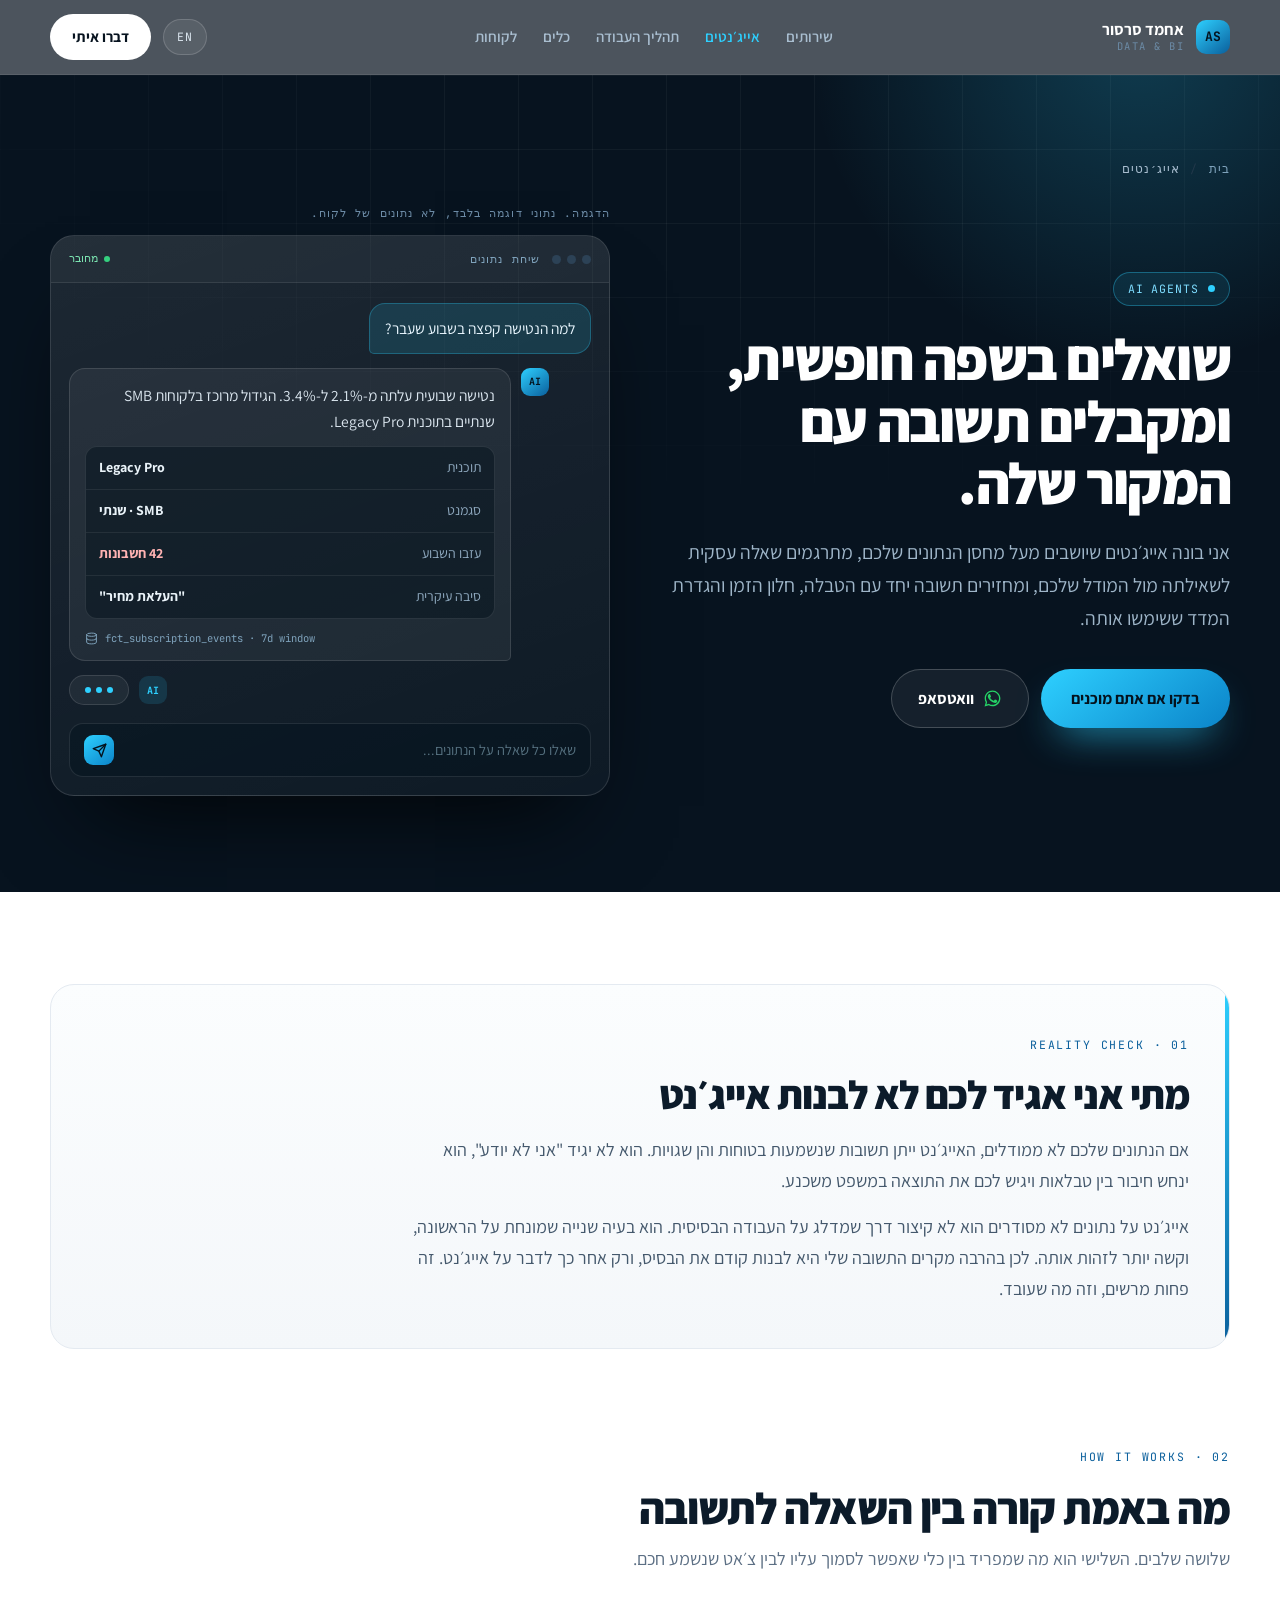
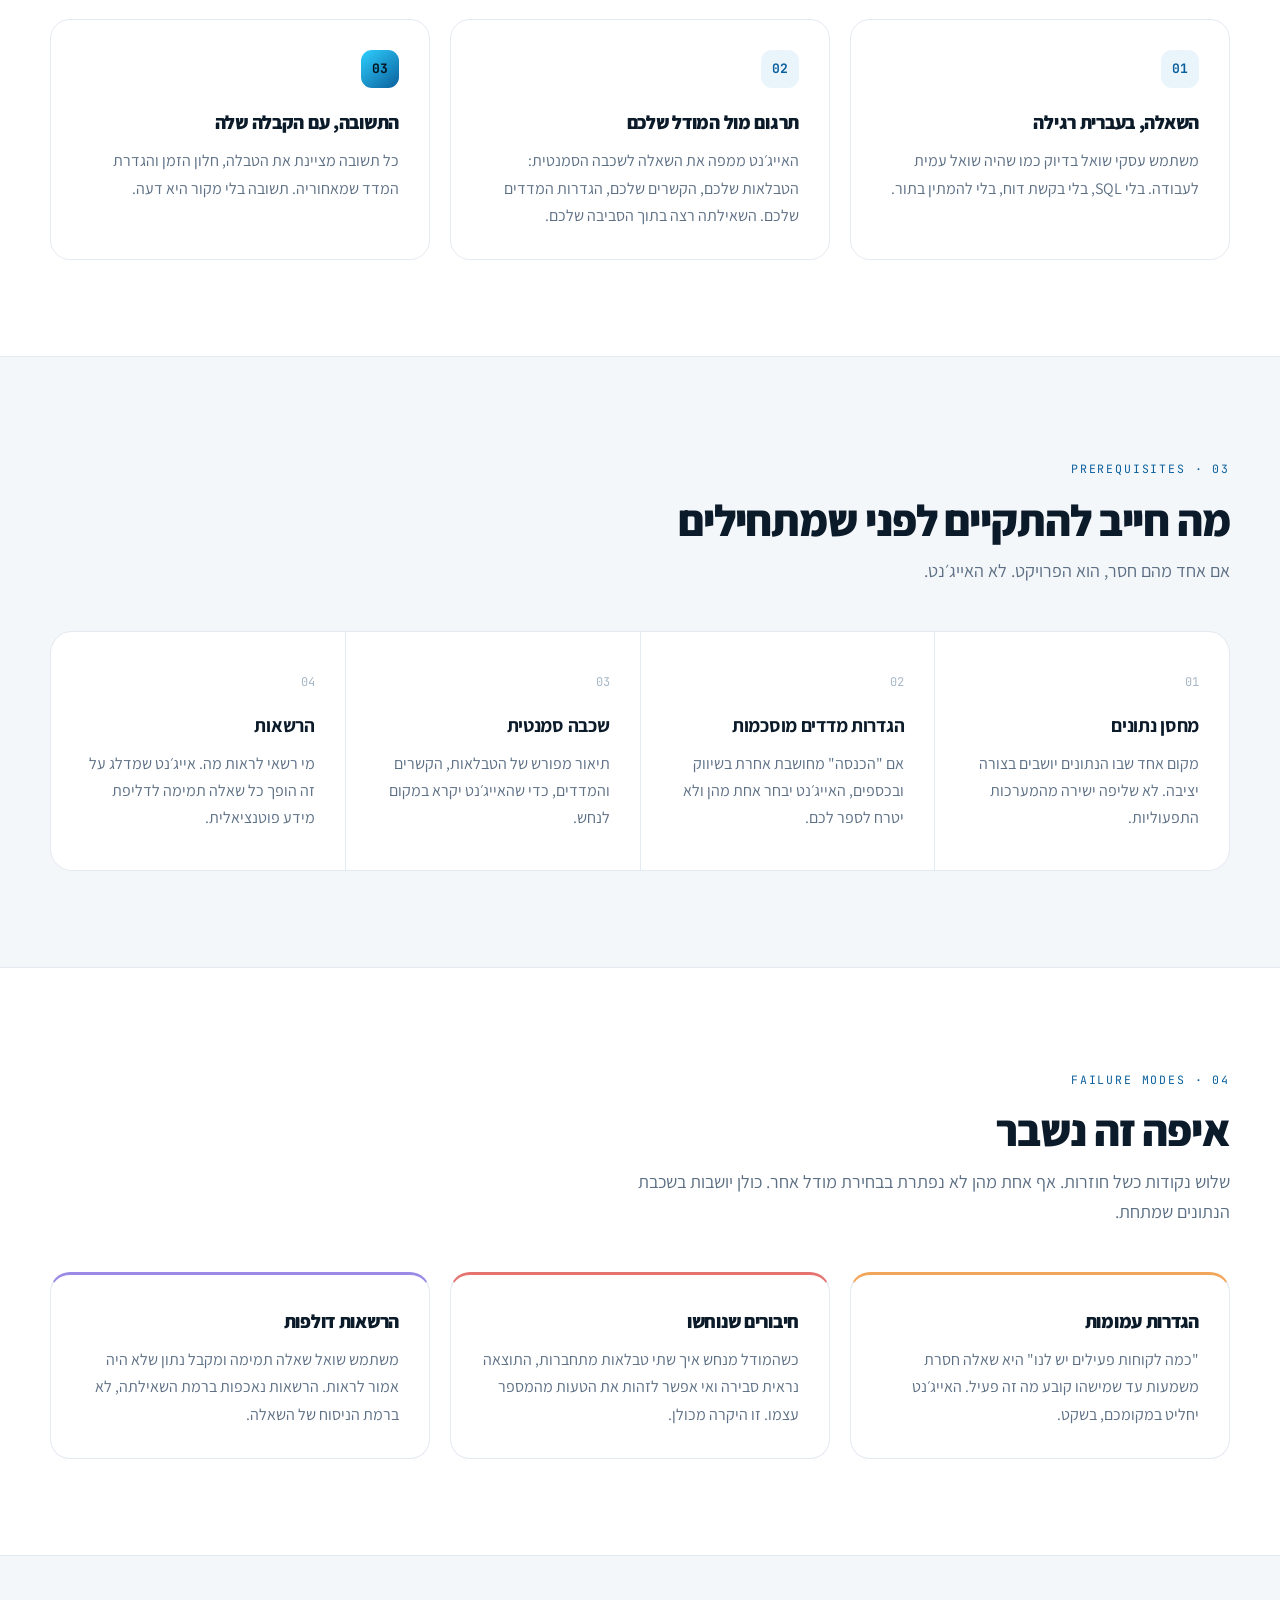
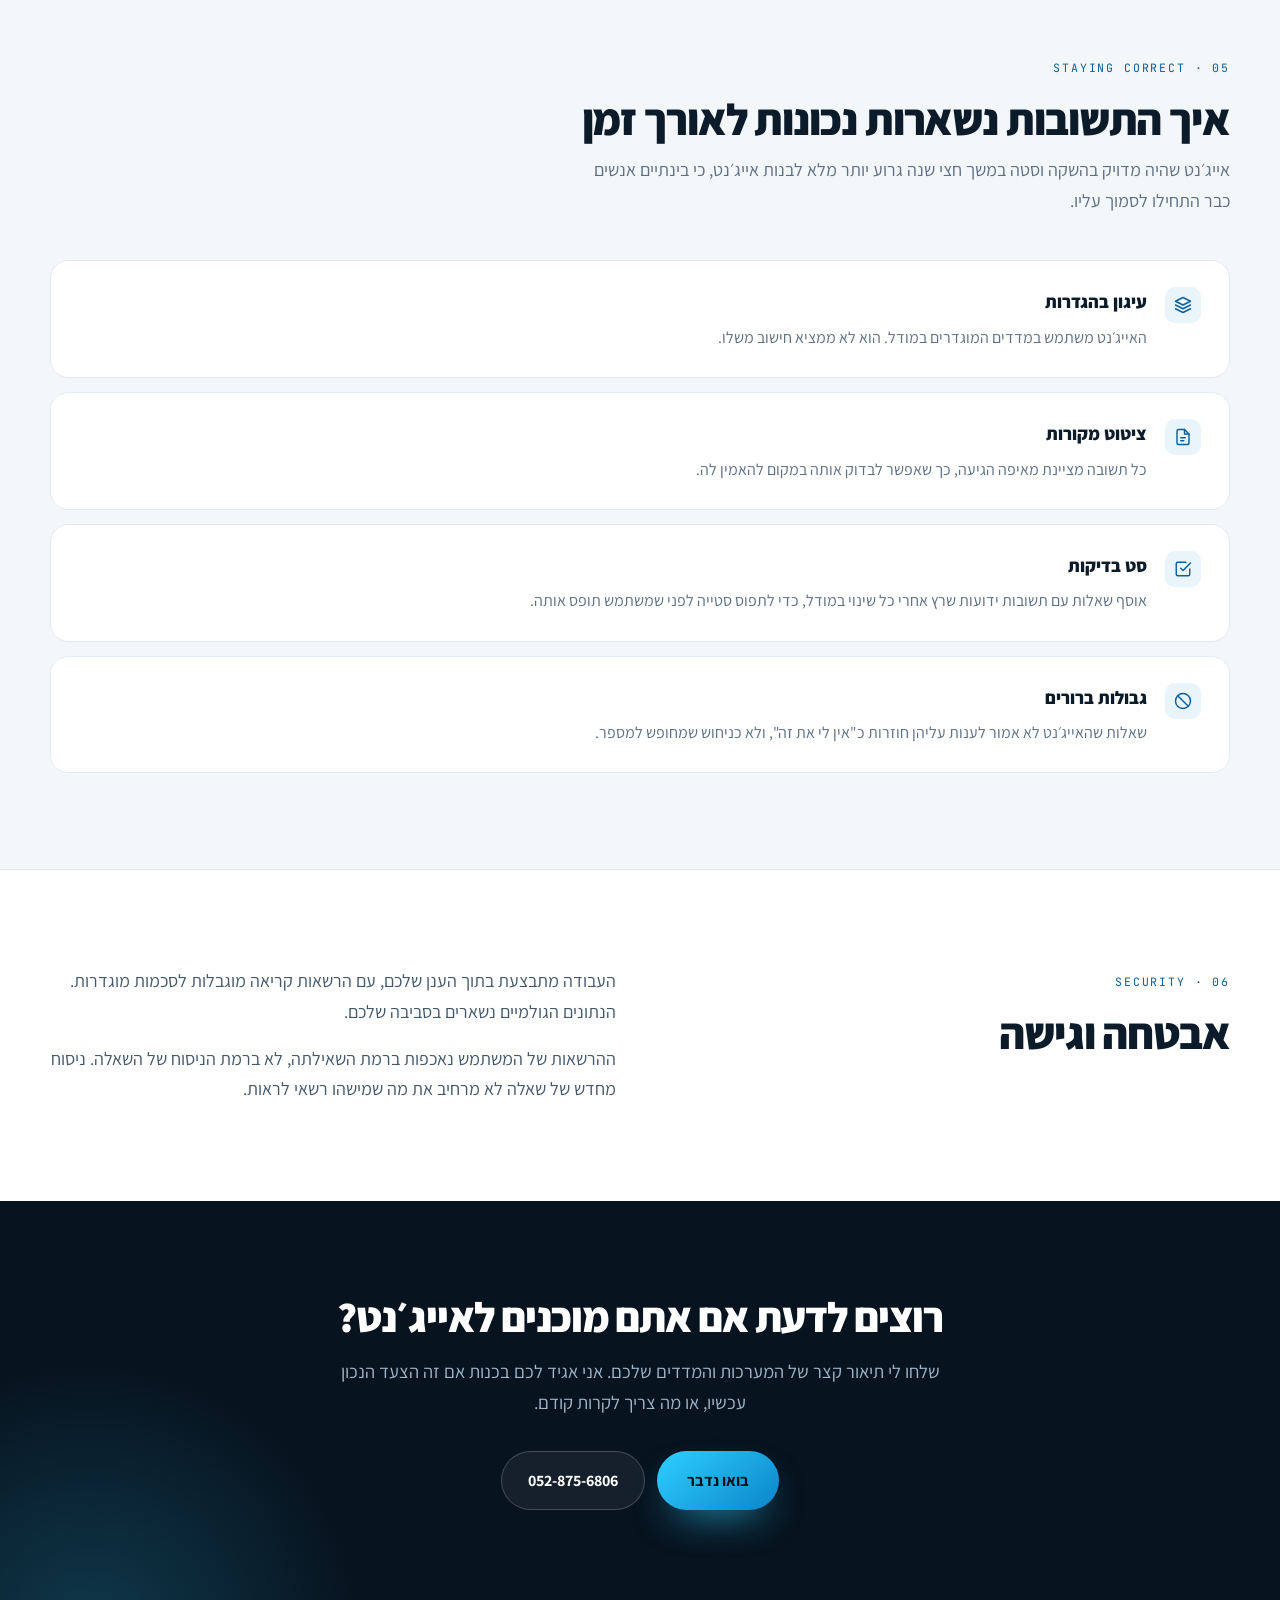
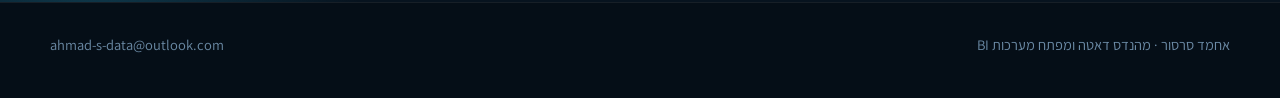
==== agents.html @ 8f77c81b "Add a dedicated AI agents page New agents.html in the site's own dark/cyan language: hero with a liv" ====
<!DOCTYPE html>
<html lang="he">
<head>
<meta charset="utf-8">
<meta name="viewport" content="width=device-width, initial-scale=1">
<title>אייג׳נטים על הדאטה שלכם · אחמד סרסור</title>
<meta name="description" content="בניית אייג׳נטים שעונים על שאלות עסקיות בשפה חופשית מעל מחסן הנתונים שלכם, עם ציון המקור לכל תשובה. מה נדרש לפני שמתחילים, איפה זה נשבר ואיך שומרים שהתשובות יישארו נכונות.">
<link rel="canonical" href="https://ahmad-sarsor.github.io/freelancer_ahmad/agents.html">
<link rel="icon" href="assets/logos/favicon.svg" type="image/svg+xml">
<meta property="og:type" content="website">
<meta property="og:url" content="https://ahmad-sarsor.github.io/freelancer_ahmad/agents.html">
<meta property="og:title" content="אייג׳נטים על הדאטה שלכם · אחמד סרסור">
<meta property="og:description" content="אייג׳נט שעונה על שאלות עסקיות בשפה חופשית מעל מחסן הנתונים שלכם, עם ציון המקור לכל תשובה.">
<meta property="og:locale" content="he_IL">
<meta name="twitter:card" content="summary">
<meta name="theme-color" content="#07131F">
<link rel="preconnect" href="https://fonts.gstatic.com" crossorigin="crossorigin" />
<link rel="stylesheet" href="https://fonts.googleapis.com/css2?family=Assistant:wght@400;500;600;700;800&family=JetBrains+Mono:wght@400;500;700&display=swap" />
<style>
.ag0:hover { color: #fff !important }
.ag1:hover { background: rgba(255,255,255,.14) !important }
.ag2:hover { background: #2ED0FF !important }
.ag3:hover { transform: translateY(-2px) !important }
.ag4:hover { background: rgba(255,255,255,.13) !important }
.ag5:hover { background: #F7FAFD !important }
.ag6:hover { border-color: #BFD6E8 !important; transform: translateY(-3px) !important; box-shadow: 0 18px 34px -22px rgba(12,27,42,.4) !important }
.ag7:hover { background: rgba(255,255,255,.11) !important }
  body { margin: 0; background: #07131F; }
  a { color: #0A5F9C; }
  a:hover { color: #17A9EA; }
  input, textarea, select, button { font: inherit; }
  input:focus, textarea:focus, select:focus { outline: 2px solid #17A9EA; outline-offset: 2px; }
  @keyframes pulse { 0%,100% { opacity: .35; transform: scale(1); } 50% { opacity: 1; transform: scale(1.25); } }
  @keyframes blink { 0%, 60%, 100% { opacity: .25; transform: translateY(0); } 30% { opacity: 1; transform: translateY(-3px); } }
  @keyframes sheen { 0% { transform: translateX(-120%); } 100% { transform: translateX(320%); } }
</style>
</head>
<body>
<div id="top" dir="rtl" style="font-family: 'Assistant', 'Segoe UI', sans-serif; font-size: 17px; line-height: 1.7; color: #0C1B2A; background: #FFFFFF; overflow-x: hidden">

  <header style="position: sticky; top: 0; z-index: 40; background: rgba(7,19,31,.72); backdrop-filter: saturate(150%) blur(14px); border-bottom: 1px solid rgba(255,255,255,.08)">
    <div style="max-width: 1180px; margin: 0 auto; padding: 14px 28px; display: flex; align-items: center; justify-content: space-between; gap: 16px; flex-wrap: wrap">
      <a href="index.html" style="display: flex; align-items: center; gap: 12px; text-decoration: none; color: #fff">
        <span style="width: 34px; height: 34px; border-radius: 10px; flex: none; display: grid; place-items: center; background: linear-gradient(140deg, #2ED0FF, #0A5F9C); color: #04121D; font-family: 'JetBrains Mono', monospace; font-weight: 700; font-size: 13px; letter-spacing: .02em">AS</span>
        <span style="display: grid; line-height: 1.25">
          <span style="font-weight: 700; font-size: 16px; color: #fff" data-en="Ahmad Sarsor">אחמד סרסור</span>
          <span style="font-family: 'JetBrains Mono', monospace; font-size: 10.5px; letter-spacing: .14em; color: #6C8BA6; text-transform: uppercase">Data &amp; BI</span>
        </span>
      </a>
      <nav style="display: flex; gap: 26px; align-items: center; flex-wrap: wrap">
        <a href="index.html#services" style="color: #A9BED0; text-decoration: none; font-size: 15px; font-weight: 600" class="ag0" data-en="Services">שירותים</a>
        <a href="agents.html" aria-current="page" style="color: #2ED0FF; text-decoration: none; font-size: 15px; font-weight: 600" data-en="AI agents">אייג׳נטים</a>
        <a href="index.html#process" style="color: #A9BED0; text-decoration: none; font-size: 15px; font-weight: 600" class="ag0" data-en="Process">תהליך העבודה</a>
        <a href="index.html#tech" style="color: #A9BED0; text-decoration: none; font-size: 15px; font-weight: 600" class="ag0" data-en="Stack">כלים</a>
        <a href="index.html#clients" style="color: #A9BED0; text-decoration: none; font-size: 15px; font-weight: 600" class="ag0" data-en="Clients">לקוחות</a>
      </nav>
      <div style="display: flex; align-items: center; gap: 12px">
        <button type="button" id="lang-toggle" style="display: flex; align-items: center; gap: 6px; background: rgba(255,255,255,.07); border: 1px solid rgba(255,255,255,.16); color: #DCE7F0; border-radius: 999px; padding: 7px 13px; cursor: pointer; font-family: 'JetBrains Mono', monospace; font-size: 11.5px; letter-spacing: .08em" class="ag1">
          <span id="lang-label">EN</span>
        </button>
        <a href="index.html#contact" style="display: inline-flex; align-items: center; gap: 8px; padding: 10px 22px; border-radius: 999px; font-weight: 700; font-size: 15px; text-decoration: none; background: #fff; color: #07131F" class="ag2" data-en="Let's talk">דברו איתי</a>
      </div>
    </div>
  </header>

  <!-- HERO -->
  <section style="position: relative; overflow: hidden; background: #07131F; color: #fff; padding: 84px 0 96px">
    <div style="position: absolute; inset: 0; background-image: linear-gradient(rgba(255,255,255,.045) 1px, transparent 1px), linear-gradient(90deg, rgba(255,255,255,.045) 1px, transparent 1px); background-size: 74px 74px; mask-image: radial-gradient(ellipse 90% 70% at 60% 0%, #000 30%, transparent 78%)"></div>
    <div style="position: absolute; width: 760px; height: 760px; border-radius: 50%; inset-inline-start: -240px; top: -420px; background: radial-gradient(circle, rgba(46,208,255,.22), transparent 62%)"></div>
    <div style="max-width: 1180px; margin: 0 auto; padding: 0 28px; position: relative; z-index: 2">

      <nav aria-label="breadcrumb" style="display: flex; align-items: center; gap: 10px; font-family: 'JetBrains Mono', monospace; font-size: 11.5px; letter-spacing: .1em; color: #6C8BA6; margin-bottom: 26px">
        <a href="index.html" style="color: #7FA3BC; text-decoration: none" class="ag0" data-en="Home">בית</a>
        <span style="color: #22384A">/</span>
        <span style="color: #A9BED0" data-en="AI agents">אייג׳נטים</span>
      </nav>

      <div style="display: grid; grid-template-columns: repeat(auto-fit, minmax(330px, 1fr)); gap: 60px; align-items: center">
        <div>
          <span style="display: inline-flex; align-items: center; gap: 9px; border: 1px solid rgba(46,208,255,.34); background: rgba(46,208,255,.09); color: #7FDDFF; border-radius: 999px; padding: 6px 14px; font-family: 'JetBrains Mono', monospace; font-size: 11.5px; letter-spacing: .08em">
            <span style="width: 7px; height: 7px; border-radius: 50%; background: #2ED0FF; animation: pulse 2.4s ease-in-out infinite"></span>
            <span>AI AGENTS</span>
          </span>
          <h1 style="font-size: clamp(34px, 5vw, 58px); line-height: 1.07; letter-spacing: -.03em; font-weight: 800; margin: 22px 0 0; text-wrap: pretty" data-en="Ask in plain language. Get an answer with its source.">שואלים בשפה חופשית, ומקבלים תשובה עם המקור שלה.</h1>
          <p style="font-size: 19.5px; color: #9FB6C9; max-width: 560px; margin: 22px 0 0; text-wrap: pretty" data-en="I build agents that sit on top of your warehouse, translate a business question into a query against your own model, and answer with the table, the time window and the metric definition they used.">אני בונה אייג׳נטים שיושבים מעל מחסן הנתונים שלכם, מתרגמים שאלה עסקית לשאילתה מול המודל שלכם, ומחזירים תשובה יחד עם הטבלה, חלון הזמן והגדרת המדד ששימשו אותה.</p>
          <div style="display: flex; flex-wrap: wrap; gap: 12px; margin: 34px 0 0">
            <a href="index.html#contact" style="display: inline-flex; align-items: center; gap: 9px; padding: 15px 30px; border-radius: 999px; font-weight: 700; font-size: 16px; text-decoration: none; background: linear-gradient(140deg, #2ED0FF, #0B84C9); color: #04121D; box-shadow: 0 18px 40px -18px rgba(46,208,255,.9)" class="ag3" data-en="Check if you're ready">בדקו אם אתם מוכנים</a>
            <a href="https://wa.me/972528756806?text=%D7%94%D7%99%2C%20%D7%94%D7%92%D7%A2%D7%AA%D7%99%20%D7%9E%D7%94%D7%90%D7%AA%D7%A8%20%D7%A9%D7%9C%D7%9A" target="_blank" rel="noopener" style="display: inline-flex; align-items: center; gap: 9px; padding: 15px 26px; border-radius: 999px; font-weight: 700; font-size: 16px; text-decoration: none; background: rgba(255,255,255,.06); color: #fff; border: 1px solid rgba(255,255,255,.2)" class="ag4">
              <svg viewBox="0 0 24 24" width="19" height="19" fill="#25D366" aria-hidden="true"><path d="M12.04 2C6.58 2 2.13 6.45 2.13 11.91c0 1.75.46 3.45 1.32 4.95L2 22l5.25-1.38a9.9 9.9 0 0 0 4.79 1.22h.01c5.46 0 9.9-4.45 9.9-9.91 0-2.65-1.03-5.14-2.9-7.01A9.82 9.82 0 0 0 12.04 2zm0 18.02h-.01a8.2 8.2 0 0 1-4.19-1.15l-.3-.18-3.12.82.83-3.04-.2-.31a8.24 8.24 0 0 1-1.26-4.39c0-4.54 3.7-8.23 8.25-8.23a8.2 8.2 0 0 1 5.82 2.42 8.18 8.18 0 0 1 2.41 5.82c0 4.54-3.7 8.24-8.23 8.24z"></path><path d="M17.47 14.38c-.3-.15-1.75-.86-2.02-.96-.27-.1-.47-.15-.67.15-.2.3-.77.96-.94 1.16-.17.2-.35.22-.64.08-.3-.15-1.25-.46-2.38-1.47-.88-.78-1.48-1.75-1.65-2.05-.17-.3-.02-.46.13-.6.13-.13.3-.35.45-.52.15-.17.2-.3.3-.5.1-.2.05-.37-.03-.52-.07-.15-.67-1.61-.92-2.21-.24-.58-.49-.5-.67-.51h-.57c-.2 0-.52.07-.79.37-.27.3-1.04 1.01-1.04 2.47s1.06 2.87 1.21 3.07c.15.2 2.1 3.2 5.08 4.49.71.3 1.26.49 1.69.63.71.22 1.36.19 1.87.12.57-.09 1.75-.72 2-1.41.25-.69.25-1.28.17-1.41-.07-.13-.27-.2-.57-.35z"></path></svg>
              <span data-en="WhatsApp">וואטסאפ</span>
            </a>
          </div>
        </div>

        <!-- CHAT MOCK -->
        <div>
          <p style="font-family: 'JetBrains Mono', monospace; font-size: 11px; letter-spacing: .1em; color: #6C8BA6; margin: 0 0 12px; text-transform: uppercase" data-en="Illustration. Sample data, not a client's.">הדגמה. נתוני דוגמה בלבד, לא נתונים של לקוח.</p>
          <div style="background: linear-gradient(160deg, rgba(255,255,255,.09), rgba(255,255,255,.03)); border: 1px solid rgba(255,255,255,.13); border-radius: 24px; overflow: hidden; box-shadow: 0 50px 90px -40px rgba(0,0,0,.85)">

            <div style="display: flex; align-items: center; gap: 12px; padding: 14px 18px; border-bottom: 1px solid rgba(255,255,255,.09); background: rgba(255,255,255,.03)">
              <span style="display: flex; gap: 6px">
                <i style="width: 9px; height: 9px; border-radius: 50%; background: #2C4256; display: block"></i>
                <i style="width: 9px; height: 9px; border-radius: 50%; background: #2C4256; display: block"></i>
                <i style="width: 9px; height: 9px; border-radius: 50%; background: #2C4256; display: block"></i>
              </span>
              <span style="font-family: 'JetBrains Mono', monospace; font-size: 11px; letter-spacing: .1em; color: #7FA3BC; flex: 1" data-en="DATA CHAT">שיחת נתונים</span>
              <span style="display: inline-flex; align-items: center; gap: 6px; font-family: 'JetBrains Mono', monospace; font-size: 10.5px; color: #7BE3B0">
                <span style="width: 6px; height: 6px; border-radius: 50%; background: #35D07F"></span>
                <span data-en="CONNECTED">מחובר</span>
              </span>
            </div>

            <div style="padding: 20px 18px 18px; display: grid; gap: 14px">

              <div style="justify-self: start; max-width: 82%; background: rgba(46,208,255,.14); border: 1px solid rgba(46,208,255,.28); color: #EAF7FF; border-radius: 16px 16px 16px 5px; padding: 11px 15px; font-size: 15.5px" data-en="Why did churn jump last week?">למה הנטישה קפצה בשבוע שעבר?</div>

              <div style="justify-self: end; max-width: 92%; display: flex; gap: 10px; align-items: flex-start">
                <span style="width: 28px; height: 28px; border-radius: 9px; flex: none; display: grid; place-items: center; background: linear-gradient(140deg, #2ED0FF, #0A5F9C); color: #04121D; font-family: 'JetBrains Mono', monospace; font-weight: 700; font-size: 10px">AI</span>
                <div style="background: rgba(255,255,255,.06); border: 1px solid rgba(255,255,255,.12); border-radius: 16px 16px 5px 16px; padding: 13px 15px; font-size: 15.5px; color: #DCE7F0">
                  <span data-en="Weekly churn moved from 2.1% to 3.4%. The increase is concentrated in annual SMB accounts on the Legacy Pro plan.">נטישה שבועית עלתה מ-2.1% ל-3.4%. הגידול מרוכז בלקוחות SMB שנתיים בתוכנית Legacy Pro.</span>
                  <div style="margin-top: 12px; background: rgba(4,18,29,.5); border: 1px solid rgba(255,255,255,.1); border-radius: 12px; overflow: hidden">
                    <div style="display: flex; justify-content: space-between; gap: 12px; padding: 9px 13px; border-bottom: 1px solid rgba(255,255,255,.07); font-size: 14px">
                      <span style="color: #8FA9BF" data-en="Plan">תוכנית</span><b style="color: #EAF3F9">Legacy Pro</b>
                    </div>
                    <div style="display: flex; justify-content: space-between; gap: 12px; padding: 9px 13px; border-bottom: 1px solid rgba(255,255,255,.07); font-size: 14px">
                      <span style="color: #8FA9BF" data-en="Segment">סגמנט</span><b style="color: #EAF3F9" data-en="SMB · annual">SMB · שנתי</b>
                    </div>
                    <div style="display: flex; justify-content: space-between; gap: 12px; padding: 9px 13px; border-bottom: 1px solid rgba(255,255,255,.07); font-size: 14px">
                      <span style="color: #8FA9BF" data-en="Left this week">עזבו השבוע</span><b style="color: #FFB3B3" data-en="42 accounts">42 חשבונות</b>
                    </div>
                    <div style="display: flex; justify-content: space-between; gap: 12px; padding: 9px 13px; font-size: 14px">
                      <span style="color: #8FA9BF" data-en="Top reason">סיבה עיקרית</span><b style="color: #EAF3F9" data-en="&quot;Price increase&quot;">"העלאת מחיר"</b>
                    </div>
                  </div>
                  <div dir="ltr" style="margin-top: 11px; display: flex; align-items: center; gap: 7px; font-family: 'JetBrains Mono', monospace; font-size: 10.5px; color: #7FA3BC; text-align: left">
                    <svg viewBox="0 0 24 24" fill="none" stroke="currentColor" stroke-width="1.8" stroke-linecap="round" stroke-linejoin="round" style="width: 13px; height: 13px; flex: none" aria-hidden="true"><ellipse cx="12" cy="5" rx="9" ry="3"></ellipse><path d="M3 5v14c0 1.66 4.03 3 9 3s9-1.34 9-3V5"></path><path d="M3 12c0 1.66 4.03 3 9 3s9-1.34 9-3"></path></svg>
                    <span>fct_subscription_events · 7d window</span>
                  </div>
                </div>
              </div>

              <div style="justify-self: end; display: flex; gap: 10px; align-items: center">
                <span style="width: 28px; height: 28px; border-radius: 9px; flex: none; display: grid; place-items: center; background: rgba(46,208,255,.14); color: #2ED0FF; font-family: 'JetBrains Mono', monospace; font-weight: 700; font-size: 10px">AI</span>
                <span style="display: inline-flex; gap: 5px; align-items: center; background: rgba(255,255,255,.06); border: 1px solid rgba(255,255,255,.12); border-radius: 999px; padding: 11px 15px">
                  <i style="width: 6px; height: 6px; border-radius: 50%; background: #2ED0FF; display: block; animation: blink 1.4s ease-in-out infinite"></i>
                  <i style="width: 6px; height: 6px; border-radius: 50%; background: #2ED0FF; display: block; animation: blink 1.4s ease-in-out .2s infinite"></i>
                  <i style="width: 6px; height: 6px; border-radius: 50%; background: #2ED0FF; display: block; animation: blink 1.4s ease-in-out .4s infinite"></i>
                </span>
              </div>

              <div style="display: flex; gap: 9px; align-items: center; margin-top: 4px; background: rgba(4,18,29,.45); border: 1px solid rgba(255,255,255,.1); border-radius: 14px; padding: 11px 14px">
                <span style="flex: 1; font-size: 14.5px; color: #55707F" data-en="Ask anything about your data...">שאלו כל שאלה על הנתונים...</span>
                <span style="width: 30px; height: 30px; border-radius: 9px; flex: none; display: grid; place-items: center; background: linear-gradient(140deg, #2ED0FF, #0B84C9); color: #04121D">
                  <svg viewBox="0 0 24 24" fill="none" stroke="currentColor" stroke-width="2.2" stroke-linecap="round" stroke-linejoin="round" style="width: 15px; height: 15px" aria-hidden="true"><path d="M22 2 11 13"></path><path d="M22 2l-7 20-4-9-9-4 20-7z"></path></svg>
                </span>
              </div>

            </div>
          </div>
        </div>
      </div>
    </div>
  </section>

  <!-- 01 · WHEN NOT TO -->
  <section style="padding: 92px 0; background: #fff">
    <div style="max-width: 1180px; margin: 0 auto; padding: 0 28px">
      <div data-reveal="1" style="position: relative; border: 1px solid #E4EAF1; border-radius: 24px; background: linear-gradient(180deg, #FBFDFE, #F4F7FA); padding: 44px 40px; overflow: hidden">
        <span style="position: absolute; inset-block: 0; inset-inline-start: 0; width: 4px; background: linear-gradient(#2ED0FF, #0A5F9C)"></span>
        <span style="font-family: 'JetBrains Mono', monospace; font-size: 11.5px; letter-spacing: .16em; color: #0A5F9C; text-transform: uppercase">01 · Reality check</span>
        <h2 style="font-size: clamp(28px, 3.8vw, 40px); line-height: 1.12; letter-spacing: -.025em; font-weight: 800; margin: 14px 0 18px; max-width: 720px" data-en="When I will tell you not to build an agent">מתי אני אגיד לכם לא לבנות אייג׳נט</h2>
        <p style="color: #44586C; margin: 0 0 16px; font-size: 18px; max-width: 780px; text-wrap: pretty" data-en="If your data isn't modelled, an agent will produce answers that sound confident and are wrong. It will not say &quot;I don't know&quot;. It will guess a join between two tables and hand you the result in a convincing sentence.">אם הנתונים שלכם לא ממודלים, האייג׳נט ייתן תשובות שנשמעות בטוחות והן שגויות. הוא לא יגיד "אני לא יודע", הוא ינחש חיבור בין טבלאות ויגיש לכם את התוצאה במשפט משכנע.</p>
        <p style="color: #44586C; margin: 0; font-size: 18px; max-width: 780px; text-wrap: pretty" data-en="An agent on messy data is not a shortcut past the groundwork. It is a second problem layered on the first one, and harder to spot. So in many cases my answer is to build the foundation first and talk about an agent after. Less impressive, and it is what works.">אייג׳נט על נתונים לא מסודרים הוא לא קיצור דרך שמדלג על העבודה הבסיסית. הוא בעיה שנייה שמונחת על הראשונה, וקשה יותר לזהות אותה. לכן בהרבה מקרים התשובה שלי היא לבנות קודם את הבסיס, ורק אחר כך לדבר על אייג׳נט. זה פחות מרשים, וזה מה שעובד.</p>
      </div>
    </div>
  </section>

  <!-- 02 · HOW IT WORKS -->
  <section style="padding: 0 0 96px; background: #fff">
    <div style="max-width: 1180px; margin: 0 auto; padding: 0 28px">
      <div data-reveal="1" style="margin-bottom: 44px">
        <span style="font-family: 'JetBrains Mono', monospace; font-size: 11.5px; letter-spacing: .16em; color: #0A5F9C; text-transform: uppercase">02 · How it works</span>
        <h2 style="font-size: clamp(30px, 4.2vw, 44px); line-height: 1.1; letter-spacing: -.025em; font-weight: 800; margin: 14px 0 12px" data-en="What actually happens between the question and the answer">מה באמת קורה בין השאלה לתשובה</h2>
        <p style="color: #5C6F84; margin: 0; font-size: 18px; max-width: 640px; text-wrap: pretty" data-en="Three steps. The third one is what separates a tool you can rely on from a chat that sounds smart.">שלושה שלבים. השלישי הוא מה שמפריד בין כלי שאפשר לסמוך עליו לבין צ׳אט שנשמע חכם.</p>
      </div>
      <div style="display: grid; grid-template-columns: repeat(auto-fit, minmax(270px, 1fr)); gap: 20px">
        <div data-reveal="1" style="background: #fff; border: 1px solid #E4EAF1; border-radius: 20px; padding: 30px; transition: border-color .25s, transform .25s, box-shadow .25s" class="ag6">
          <span style="display: grid; place-items: center; width: 38px; height: 38px; border-radius: 11px; background: #EAF4FB; color: #0A5F9C; font-family: 'JetBrains Mono', monospace; font-weight: 700; font-size: 13px; margin-bottom: 18px">01</span>
          <h3 style="font-size: 19px; font-weight: 800; letter-spacing: -.015em; margin: 0 0 9px" data-en="The question, in plain Hebrew">השאלה, בעברית רגילה</h3>
          <p style="margin: 0; color: #5C6F84; font-size: 16px; line-height: 1.7" data-en="A business user asks the way they'd ask a colleague. No SQL, no report request, no waiting in a queue.">משתמש עסקי שואל בדיוק כמו שהיה שואל עמית לעבודה. בלי SQL, בלי בקשת דוח, בלי להמתין בתור.</p>
        </div>
        <div data-reveal="1" style="background: #fff; border: 1px solid #E4EAF1; border-radius: 20px; padding: 30px; transition: border-color .25s, transform .25s, box-shadow .25s" class="ag6">
          <span style="display: grid; place-items: center; width: 38px; height: 38px; border-radius: 11px; background: #EAF4FB; color: #0A5F9C; font-family: 'JetBrains Mono', monospace; font-weight: 700; font-size: 13px; margin-bottom: 18px">02</span>
          <h3 style="font-size: 19px; font-weight: 800; letter-spacing: -.015em; margin: 0 0 9px" data-en="Translation against your model">תרגום מול המודל שלכם</h3>
          <p style="margin: 0; color: #5C6F84; font-size: 16px; line-height: 1.7" data-en="The agent maps the question onto the semantic layer: your tables, your relationships, your metric definitions. It runs the query inside your environment.">האייג׳נט ממפה את השאלה לשכבה הסמנטית: הטבלאות שלכם, הקשרים שלכם, הגדרות המדדים שלכם. השאילתה רצה בתוך הסביבה שלכם.</p>
        </div>
        <div data-reveal="1" style="background: #fff; border: 1px solid #E4EAF1; border-radius: 20px; padding: 30px; transition: border-color .25s, transform .25s, box-shadow .25s" class="ag6">
          <span style="display: grid; place-items: center; width: 38px; height: 38px; border-radius: 11px; background: linear-gradient(140deg, #2ED0FF, #0A5F9C); color: #04121D; font-family: 'JetBrains Mono', monospace; font-weight: 700; font-size: 13px; margin-bottom: 18px">03</span>
          <h3 style="font-size: 19px; font-weight: 800; letter-spacing: -.015em; margin: 0 0 9px" data-en="The answer, with its receipt">התשובה, עם הקבלה שלה</h3>
          <p style="margin: 0; color: #5C6F84; font-size: 16px; line-height: 1.7" data-en="Every answer names the table, the time window and the metric definition behind it. An answer without a source is an opinion.">כל תשובה מציינת את הטבלה, חלון הזמן והגדרת המדד שמאחוריה. תשובה בלי מקור היא דעה.</p>
        </div>
      </div>
    </div>
  </section>

  <!-- 03 · PREREQUISITES -->
  <section style="padding: 96px 0; background: #F4F7FA; border-top: 1px solid #E4EAF1; border-bottom: 1px solid #E4EAF1">
    <div style="max-width: 1180px; margin: 0 auto; padding: 0 28px">
      <div data-reveal="1" style="margin-bottom: 44px">
        <span style="font-family: 'JetBrains Mono', monospace; font-size: 11.5px; letter-spacing: .16em; color: #0A5F9C; text-transform: uppercase">03 · Prerequisites</span>
        <h2 style="font-size: clamp(30px, 4.2vw, 44px); line-height: 1.1; letter-spacing: -.025em; font-weight: 800; margin: 14px 0 12px" data-en="What has to be in place before we start">מה חייב להתקיים לפני שמתחילים</h2>
        <p style="color: #5C6F84; margin: 0; font-size: 18px; max-width: 640px; text-wrap: pretty" data-en="If one of these is missing, that is the project. Not the agent.">אם אחד מהם חסר, הוא הפרויקט. לא האייג׳נט.</p>
      </div>
      <div style="display: grid; grid-template-columns: repeat(auto-fit, minmax(280px, 1fr)); gap: 1px; background: #E4EAF1; border: 1px solid #E4EAF1; border-radius: 22px; overflow: hidden">
        <article data-reveal="1" style="background: #fff; padding: 34px 30px 38px" class="ag5">
          <span style="font-family: 'JetBrains Mono', monospace; font-size: 12px; color: #A7B7C6">01</span>
          <h3 style="font-size: 19px; font-weight: 700; letter-spacing: -.015em; margin: 14px 0 9px" data-en="A warehouse">מחסן נתונים</h3>
          <p style="margin: 0; color: #5C6F84; font-size: 16px; line-height: 1.7" data-en="One place where the data sits in a stable shape. Not a live query straight into the operational systems.">מקום אחד שבו הנתונים יושבים בצורה יציבה. לא שליפה ישירה מהמערכות התפעוליות.</p>
        </article>
        <article data-reveal="1" style="background: #fff; padding: 34px 30px 38px" class="ag5">
          <span style="font-family: 'JetBrains Mono', monospace; font-size: 12px; color: #A7B7C6">02</span>
          <h3 style="font-size: 19px; font-weight: 700; letter-spacing: -.015em; margin: 14px 0 9px" data-en="Agreed metric definitions">הגדרות מדדים מוסכמות</h3>
          <p style="margin: 0; color: #5C6F84; font-size: 16px; line-height: 1.7" data-en="If revenue is calculated one way in marketing and another in finance, the agent will pick one of them and will not mention that it did.">אם "הכנסה" מחושבת אחרת בשיווק ובכספים, האייג׳נט יבחר אחת מהן ולא יטרח לספר לכם.</p>
        </article>
        <article data-reveal="1" style="background: #fff; padding: 34px 30px 38px" class="ag5">
          <span style="font-family: 'JetBrains Mono', monospace; font-size: 12px; color: #A7B7C6">03</span>
          <h3 style="font-size: 19px; font-weight: 700; letter-spacing: -.015em; margin: 14px 0 9px" data-en="A semantic layer">שכבה סמנטית</h3>
          <p style="margin: 0; color: #5C6F84; font-size: 16px; line-height: 1.7" data-en="An explicit description of the tables, the relationships and the metrics, so the agent reads instead of guessing.">תיאור מפורש של הטבלאות, הקשרים והמדדים, כדי שהאייג׳נט יקרא במקום לנחש.</p>
        </article>
        <article data-reveal="1" style="background: #fff; padding: 34px 30px 38px" class="ag5">
          <span style="font-family: 'JetBrains Mono', monospace; font-size: 12px; color: #A7B7C6">04</span>
          <h3 style="font-size: 19px; font-weight: 700; letter-spacing: -.015em; margin: 14px 0 9px" data-en="Permissions">הרשאות</h3>
          <p style="margin: 0; color: #5C6F84; font-size: 16px; line-height: 1.7" data-en="Who is allowed to see what. An agent that skips this turns every innocent question into a potential data leak.">מי רשאי לראות מה. אייג׳נט שמדלג על זה הופך כל שאלה תמימה לדליפת מידע פוטנציאלית.</p>
        </article>
      </div>
    </div>
  </section>

  <!-- 04 · WHERE IT BREAKS -->
  <section style="padding: 96px 0; background: #fff">
    <div style="max-width: 1180px; margin: 0 auto; padding: 0 28px">
      <div data-reveal="1" style="margin-bottom: 44px">
        <span style="font-family: 'JetBrains Mono', monospace; font-size: 11.5px; letter-spacing: .16em; color: #0A5F9C; text-transform: uppercase">04 · Failure modes</span>
        <h2 style="font-size: clamp(30px, 4.2vw, 44px); line-height: 1.1; letter-spacing: -.025em; font-weight: 800; margin: 14px 0 12px" data-en="Where it breaks">איפה זה נשבר</h2>
        <p style="color: #5C6F84; margin: 0; font-size: 18px; max-width: 640px; text-wrap: pretty" data-en="Three recurring failures. None of them is solved by picking a different model. All three live in the data layer underneath.">שלוש נקודות כשל חוזרות. אף אחת מהן לא נפתרת בבחירת מודל אחר. כולן יושבות בשכבת הנתונים שמתחת.</p>
      </div>
      <div style="display: grid; grid-template-columns: repeat(auto-fit, minmax(290px, 1fr)); gap: 20px">
        <div data-reveal="1" style="background: #fff; border: 1px solid #E4EAF1; border-radius: 20px; padding: 30px; border-top: 3px solid #F2A65A">
          <h3 style="font-size: 19px; font-weight: 800; letter-spacing: -.015em; margin: 0 0 9px" data-en="Vague definitions">הגדרות עמומות</h3>
          <p style="margin: 0; color: #5C6F84; font-size: 16px; line-height: 1.7" data-en="&quot;How many active customers do we have&quot; is meaningless until somebody decides what active means. The agent will decide for you, silently.">"כמה לקוחות פעילים יש לנו" היא שאלה חסרת משמעות עד שמישהו קובע מה זה פעיל. האייג׳נט יחליט במקומכם, בשקט.</p>
        </div>
        <div data-reveal="1" style="background: #fff; border: 1px solid #E4EAF1; border-radius: 20px; padding: 30px; border-top: 3px solid #E5736F">
          <h3 style="font-size: 19px; font-weight: 800; letter-spacing: -.015em; margin: 0 0 9px" data-en="Guessed joins">חיבורים שנוחשו</h3>
          <p style="margin: 0; color: #5C6F84; font-size: 16px; line-height: 1.7" data-en="When the model guesses how two tables connect, the result looks reasonable and the number itself gives nothing away. This is the expensive one.">כשהמודל מנחש איך שתי טבלאות מתחברות, התוצאה נראית סבירה ואי אפשר לזהות את הטעות מהמספר עצמו. זו היקרה מכולן.</p>
        </div>
        <div data-reveal="1" style="background: #fff; border: 1px solid #E4EAF1; border-radius: 20px; padding: 30px; border-top: 3px solid #9B8AE6">
          <h3 style="font-size: 19px; font-weight: 800; letter-spacing: -.015em; margin: 0 0 9px" data-en="Leaky permissions">הרשאות דולפות</h3>
          <p style="margin: 0; color: #5C6F84; font-size: 16px; line-height: 1.7" data-en="A user asks an innocent question and gets back a figure they were never meant to see. Permissions have to be enforced at the query, not at the phrasing.">משתמש שואל שאלה תמימה ומקבל נתון שלא היה אמור לראות. הרשאות נאכפות ברמת השאילתה, לא ברמת הניסוח של השאלה.</p>
        </div>
      </div>
    </div>
  </section>

  <!-- 05 · STAYING CORRECT -->
  <section style="padding: 96px 0; background: #F4F7FA; border-top: 1px solid #E4EAF1; border-bottom: 1px solid #E4EAF1">
    <div style="max-width: 1180px; margin: 0 auto; padding: 0 28px">
      <div data-reveal="1" style="margin-bottom: 44px">
        <span style="font-family: 'JetBrains Mono', monospace; font-size: 11.5px; letter-spacing: .16em; color: #0A5F9C; text-transform: uppercase">05 · Staying correct</span>
        <h2 style="font-size: clamp(30px, 4.2vw, 44px); line-height: 1.1; letter-spacing: -.025em; font-weight: 800; margin: 14px 0 12px" data-en="How the answers stay right over time">איך התשובות נשארות נכונות לאורך זמן</h2>
        <p style="color: #5C6F84; margin: 0; font-size: 18px; max-width: 640px; text-wrap: pretty" data-en="An agent that was accurate at launch and drifted for six months is worse than no agent, because people have already started trusting it.">אייג׳נט שהיה מדויק בהשקה וסטה במשך חצי שנה גרוע יותר מלא לבנות אייג׳נט, כי בינתיים אנשים כבר התחילו לסמוך עליו.</p>
      </div>
      <div style="display: grid; gap: 14px">
        <div data-reveal="1" style="display: flex; gap: 18px; align-items: flex-start; background: #fff; border: 1px solid #E4EAF1; border-radius: 18px; padding: 26px 28px">
          <span style="display: grid; place-items: center; width: 36px; height: 36px; border-radius: 10px; flex: none; background: #EAF4FB; color: #0A5F9C">
            <svg viewBox="0 0 24 24" fill="none" stroke="currentColor" stroke-width="1.9" stroke-linecap="round" stroke-linejoin="round" style="width: 18px; height: 18px" aria-hidden="true"><path d="M12 2 2 7l10 5 10-5-10-5z"></path><path d="M2 17l10 5 10-5"></path><path d="M2 12l10 5 10-5"></path></svg>
          </span>
          <div>
            <h3 style="font-size: 18px; font-weight: 800; margin: 0 0 6px" data-en="Anchored to the definitions">עיגון בהגדרות</h3>
            <p style="margin: 0; color: #5C6F84; font-size: 16px; line-height: 1.7" data-en="The agent uses the metrics defined in the model. It does not invent a calculation of its own.">האייג׳נט משתמש במדדים המוגדרים במודל. הוא לא ממציא חישוב משלו.</p>
          </div>
        </div>
        <div data-reveal="1" style="display: flex; gap: 18px; align-items: flex-start; background: #fff; border: 1px solid #E4EAF1; border-radius: 18px; padding: 26px 28px">
          <span style="display: grid; place-items: center; width: 36px; height: 36px; border-radius: 10px; flex: none; background: #EAF4FB; color: #0A5F9C">
            <svg viewBox="0 0 24 24" fill="none" stroke="currentColor" stroke-width="1.9" stroke-linecap="round" stroke-linejoin="round" style="width: 18px; height: 18px" aria-hidden="true"><path d="M14 2H6a2 2 0 0 0-2 2v16a2 2 0 0 0 2 2h12a2 2 0 0 0 2-2V8z"></path><path d="M14 2v6h6"></path><path d="M9 13h6M9 17h4"></path></svg>
          </span>
          <div>
            <h3 style="font-size: 18px; font-weight: 800; margin: 0 0 6px" data-en="Sources on every answer">ציטוט מקורות</h3>
            <p style="margin: 0; color: #5C6F84; font-size: 16px; line-height: 1.7" data-en="Every answer states where it came from, so anyone can check it instead of taking it on faith.">כל תשובה מציינת מאיפה הגיעה, כך שאפשר לבדוק אותה במקום להאמין לה.</p>
          </div>
        </div>
        <div data-reveal="1" style="display: flex; gap: 18px; align-items: flex-start; background: #fff; border: 1px solid #E4EAF1; border-radius: 18px; padding: 26px 28px">
          <span style="display: grid; place-items: center; width: 36px; height: 36px; border-radius: 10px; flex: none; background: #EAF4FB; color: #0A5F9C">
            <svg viewBox="0 0 24 24" fill="none" stroke="currentColor" stroke-width="1.9" stroke-linecap="round" stroke-linejoin="round" style="width: 18px; height: 18px" aria-hidden="true"><path d="M9 11l3 3L22 4"></path><path d="M21 12v7a2 2 0 0 1-2 2H5a2 2 0 0 1-2-2V5a2 2 0 0 1 2-2h11"></path></svg>
          </span>
          <div>
            <h3 style="font-size: 18px; font-weight: 800; margin: 0 0 6px" data-en="A regression test set">סט בדיקות</h3>
            <p style="margin: 0; color: #5C6F84; font-size: 16px; line-height: 1.7" data-en="A collection of questions with known answers that runs after every change to the model, so drift gets caught before a user does.">אוסף שאלות עם תשובות ידועות שרץ אחרי כל שינוי במודל, כדי לתפוס סטייה לפני שמשתמש תופס אותה.</p>
          </div>
        </div>
        <div data-reveal="1" style="display: flex; gap: 18px; align-items: flex-start; background: #fff; border: 1px solid #E4EAF1; border-radius: 18px; padding: 26px 28px">
          <span style="display: grid; place-items: center; width: 36px; height: 36px; border-radius: 10px; flex: none; background: #EAF4FB; color: #0A5F9C">
            <svg viewBox="0 0 24 24" fill="none" stroke="currentColor" stroke-width="1.9" stroke-linecap="round" stroke-linejoin="round" style="width: 18px; height: 18px" aria-hidden="true"><circle cx="12" cy="12" r="10"></circle><path d="M4.9 4.9l14.2 14.2"></path></svg>
          </span>
          <div>
            <h3 style="font-size: 18px; font-weight: 800; margin: 0 0 6px" data-en="Explicit boundaries">גבולות ברורים</h3>
            <p style="margin: 0; color: #5C6F84; font-size: 16px; line-height: 1.7" data-en="Questions the agent should not answer come back as &quot;I don't have that&quot;, not as a guess dressed up as a number.">שאלות שהאייג׳נט לא אמור לענות עליהן חוזרות כ"אין לי את זה", ולא כניחוש שמחופש למספר.</p>
          </div>
        </div>
      </div>
    </div>
  </section>

  <!-- 06 · SECURITY -->
  <section style="padding: 96px 0; background: #fff">
    <div style="max-width: 1180px; margin: 0 auto; padding: 0 28px">
      <div data-reveal="1" style="display: grid; grid-template-columns: repeat(auto-fit, minmax(300px, 1fr)); gap: 48px; align-items: start">
        <div>
          <span style="font-family: 'JetBrains Mono', monospace; font-size: 11.5px; letter-spacing: .16em; color: #0A5F9C; text-transform: uppercase">06 · Security</span>
          <h2 style="font-size: clamp(30px, 4.2vw, 44px); line-height: 1.1; letter-spacing: -.025em; font-weight: 800; margin: 14px 0 0" data-en="Security and access">אבטחה וגישה</h2>
        </div>
        <div>
          <p style="color: #44586C; margin: 0 0 16px; font-size: 18px; text-wrap: pretty" data-en="The work happens inside your own cloud, with read permissions limited to defined schemas. Your raw data stays in your environment.">העבודה מתבצעת בתוך הענן שלכם, עם הרשאות קריאה מוגבלות לסכמות מוגדרות. הנתונים הגולמיים נשארים בסביבה שלכם.</p>
          <p style="color: #44586C; margin: 0; font-size: 18px; text-wrap: pretty" data-en="A user's permissions are enforced at the query level, not at the level of how the question was phrased. Rewording a question does not widen what someone is allowed to see.">ההרשאות של המשתמש נאכפות ברמת השאילתה, לא ברמת הניסוח של השאלה. ניסוח מחדש של שאלה לא מרחיב את מה שמישהו רשאי לראות.</p>
        </div>
      </div>
    </div>
  </section>

  <!-- CTA -->
  <section style="position: relative; overflow: hidden; background: #07131F; color: #fff; padding: 92px 0">
    <div style="position: absolute; width: 620px; height: 620px; border-radius: 50%; inset-inline-end: -220px; bottom: -340px; background: radial-gradient(circle, rgba(46,208,255,.2), transparent 62%)"></div>
    <div style="max-width: 1180px; margin: 0 auto; padding: 0 28px; position: relative; z-index: 2; text-align: center">
      <h2 style="font-size: clamp(28px, 4vw, 42px); line-height: 1.12; letter-spacing: -.025em; font-weight: 800; margin: 0 auto 16px; max-width: 640px; text-wrap: pretty" data-en="Want to know whether you're ready for an agent?">רוצים לדעת אם אתם מוכנים לאייג׳נט?</h2>
      <p style="color: #9FB6C9; font-size: 18.5px; margin: 0 auto 32px; max-width: 620px; text-wrap: pretty" data-en="Send me a short description of your systems and metrics. I'll tell you honestly whether this is the right move now, or what needs to happen first.">שלחו לי תיאור קצר של המערכות והמדדים שלכם. אני אגיד לכם בכנות אם זה הצעד הנכון עכשיו, או מה צריך לקרות קודם.</p>
      <div style="display: flex; flex-wrap: wrap; gap: 12px; justify-content: center">
        <a href="index.html#contact" style="display: inline-flex; align-items: center; gap: 9px; padding: 15px 30px; border-radius: 999px; font-weight: 700; font-size: 16px; text-decoration: none; background: linear-gradient(140deg, #2ED0FF, #0B84C9); color: #04121D; box-shadow: 0 18px 40px -18px rgba(46,208,255,.9)" class="ag3" data-en="Start a conversation">בואו נדבר</a>
        <a href="tel:+972528756806" dir="ltr" style="display: inline-flex; align-items: center; gap: 9px; padding: 15px 26px; border-radius: 999px; font-weight: 700; font-size: 16px; text-decoration: none; background: rgba(255,255,255,.06); color: #fff; border: 1px solid rgba(255,255,255,.2)" class="ag4">052-875-6806</a>
      </div>
    </div>
  </section>

  <footer style="background: #050E17; color: #6C8BA6; padding: 30px 0 40px; border-top: 1px solid rgba(255,255,255,.07)">
    <div style="max-width: 1180px; margin: 0 auto; padding: 0 28px; display: flex; align-items: center; justify-content: space-between; gap: 16px; flex-wrap: wrap; font-size: 14.5px">
      <span data-en="Ahmad Sarsor · Data Engineer &amp; BI Developer">אחמד סרסור · מהנדס דאטה ומפתח מערכות BI</span>
      <a href="mailto:ahmad-s-data@outlook.com" dir="ltr" style="color: #6C8BA6; text-decoration: none">ahmad-s-data@outlook.com</a>
    </div>
  </footer>
</div>
<script>
document.querySelectorAll('[data-reveal]').forEach(function (el, i) {
  if (el.getBoundingClientRect().top > window.innerHeight * 1.05) {
    el.style.opacity = '0';
    el.style.transform = 'translateY(18px)';
    el.style.transitionDelay = (i % 3) * 70 + 'ms';
  }
});
function show(el) {
  el.style.transition = 'opacity .7s ease, transform .7s cubic-bezier(.2,.7,.3,1)';
  el.style.opacity = '1';
  el.style.transform = 'none';
}
function sweep() {
  document.querySelectorAll('[data-reveal]').forEach(function (el) {
    if (el.style.opacity === '0' && el.getBoundingClientRect().top < window.innerHeight) show(el);
  });
}
window.addEventListener('scroll', sweep, { passive: true });
window.addEventListener('resize', sweep);
sweep();

var root = document.getElementById('top');
function isEn() { return root.getAttribute('dir') === 'ltr'; }
/* the chosen language has to survive the jump between index.html and agents.html */
function applyLang(en) {
  root.setAttribute('dir', en ? 'ltr' : 'rtl');
  document.querySelectorAll('[data-en]').forEach(function (el) {
    if (!el.dataset.he) el.dataset.he = el.innerHTML;
    el.innerHTML = en ? el.dataset.en : el.dataset.he;
  });
  document.querySelectorAll('[data-en-aria]').forEach(function (el) {
    if (!el.dataset.heAria) el.dataset.heAria = el.getAttribute('aria-label');
    el.setAttribute('aria-label', en ? el.dataset.enAria : el.dataset.heAria);
  });
  document.documentElement.lang = en ? 'en' : 'he';
  document.getElementById('lang-label').textContent = en ? 'עב' : 'EN';
  try { localStorage.setItem('as-lang', en ? 'en' : 'he'); } catch (err) {}
}
document.getElementById('lang-toggle').addEventListener('click', function () { applyLang(!isEn()); });
try { if (localStorage.getItem('as-lang') === 'en') applyLang(true); } catch (err) {}
</script>
</body>
</html>
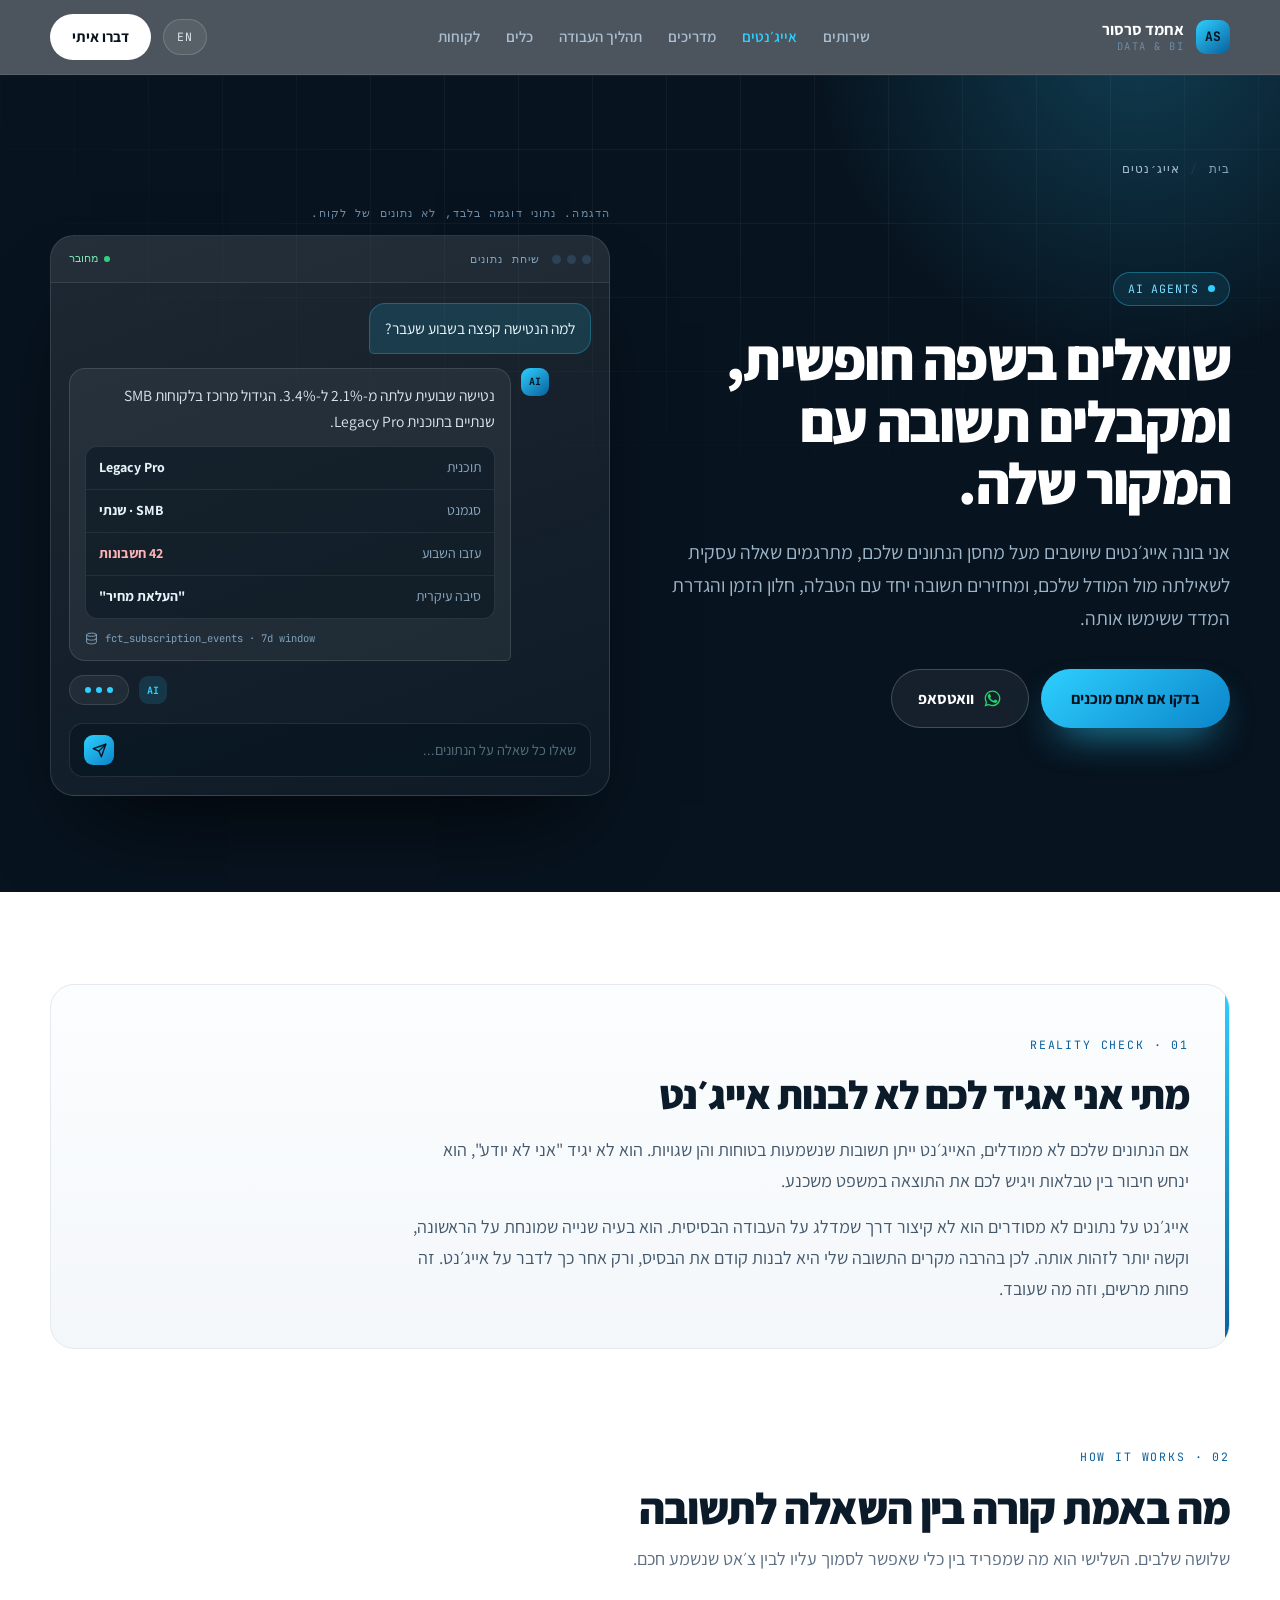
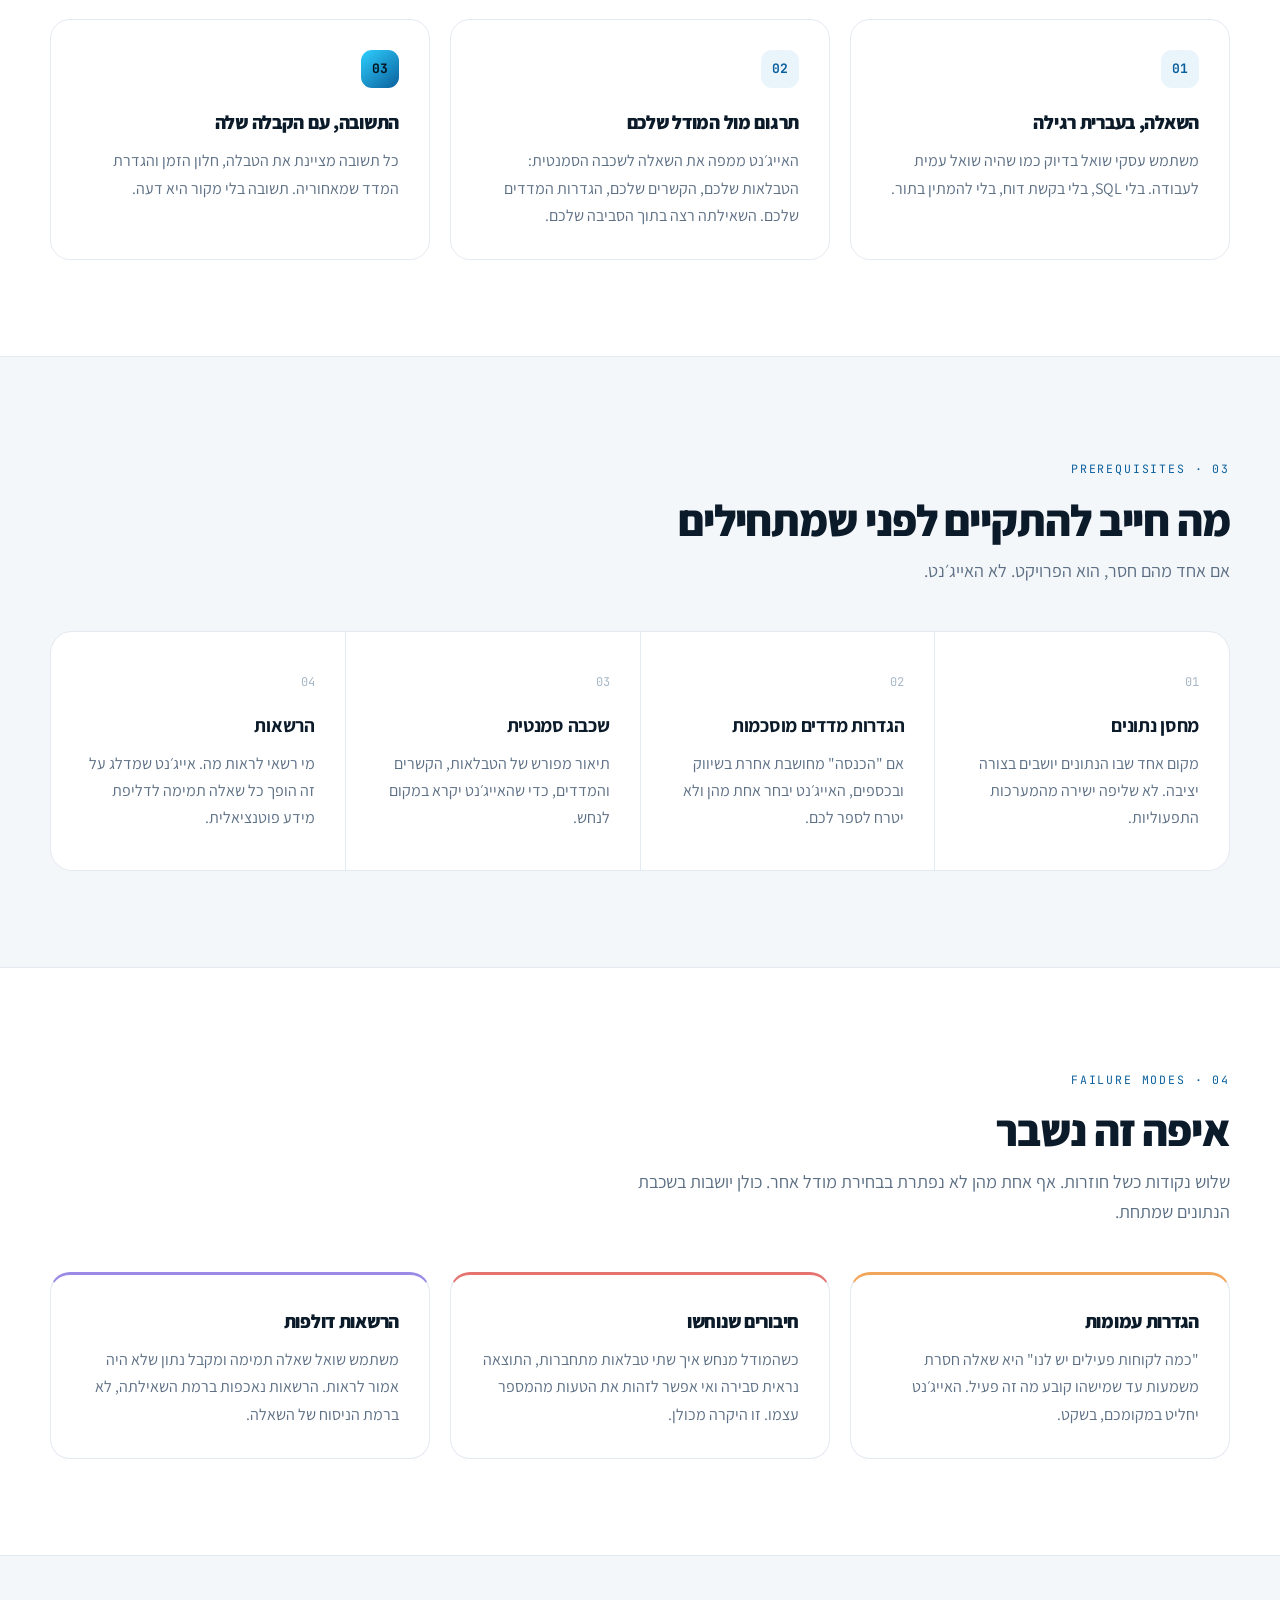
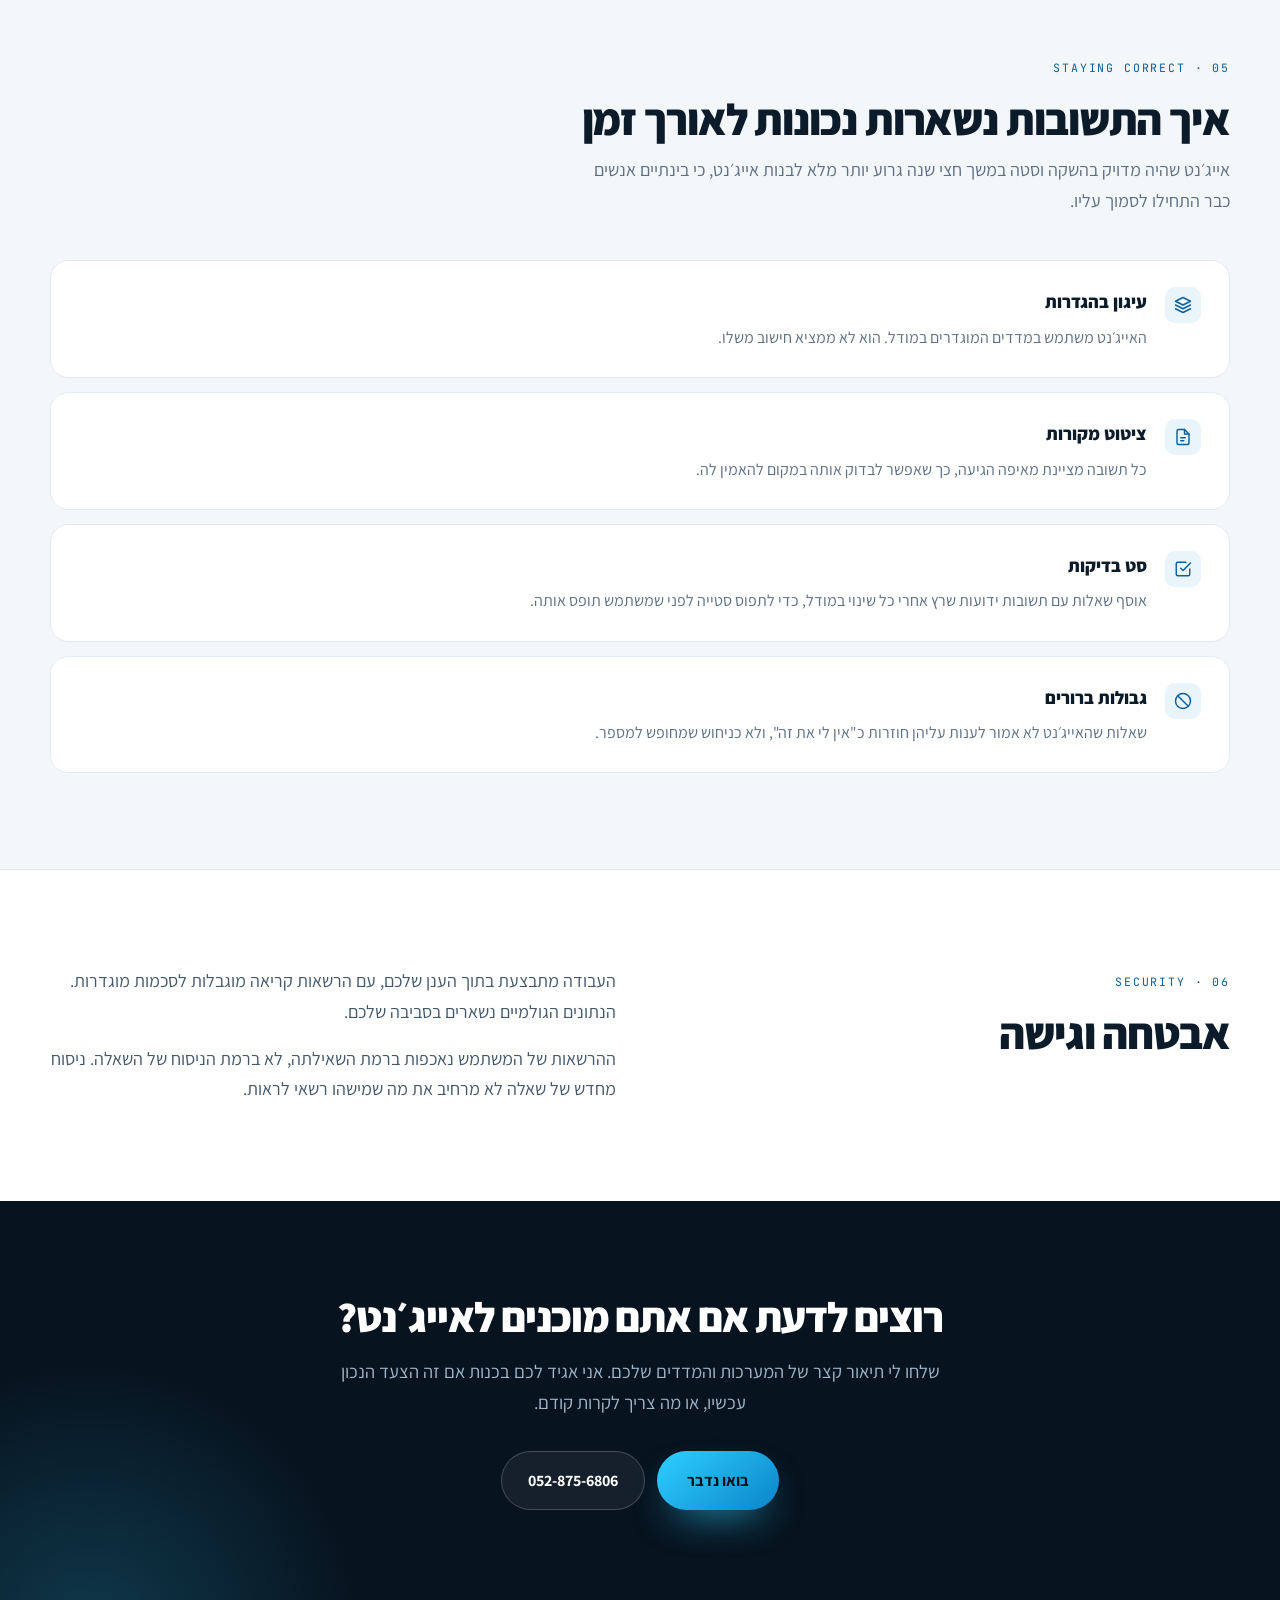
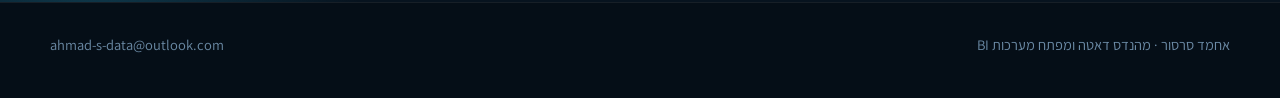
==== commit 1bd226df: "Add the guides section: hub plus BI, warehouse and dbt articles Ports all the Data Clinic learn mate" ====
--- a/agents.html
+++ b/agents.html
@@ -50,6 +50,7 @@
       <nav style="display: flex; gap: 26px; align-items: center; flex-wrap: wrap">
         <a href="index.html#services" style="color: #A9BED0; text-decoration: none; font-size: 15px; font-weight: 600" class="ag0" data-en="Services">שירותים</a>
         <a href="agents.html" aria-current="page" style="color: #2ED0FF; text-decoration: none; font-size: 15px; font-weight: 600" data-en="AI agents">אייג׳נטים</a>
+        <a href="learn.html" style="color: #A9BED0; text-decoration: none; font-size: 15px; font-weight: 600" class="ag0" data-en="Guides">מדריכים</a>
         <a href="index.html#process" style="color: #A9BED0; text-decoration: none; font-size: 15px; font-weight: 600" class="ag0" data-en="Process">תהליך העבודה</a>
         <a href="index.html#tech" style="color: #A9BED0; text-decoration: none; font-size: 15px; font-weight: 600" class="ag0" data-en="Stack">כלים</a>
         <a href="index.html#clients" style="color: #A9BED0; text-decoration: none; font-size: 15px; font-weight: 600" class="ag0" data-en="Clients">לקוחות</a>
